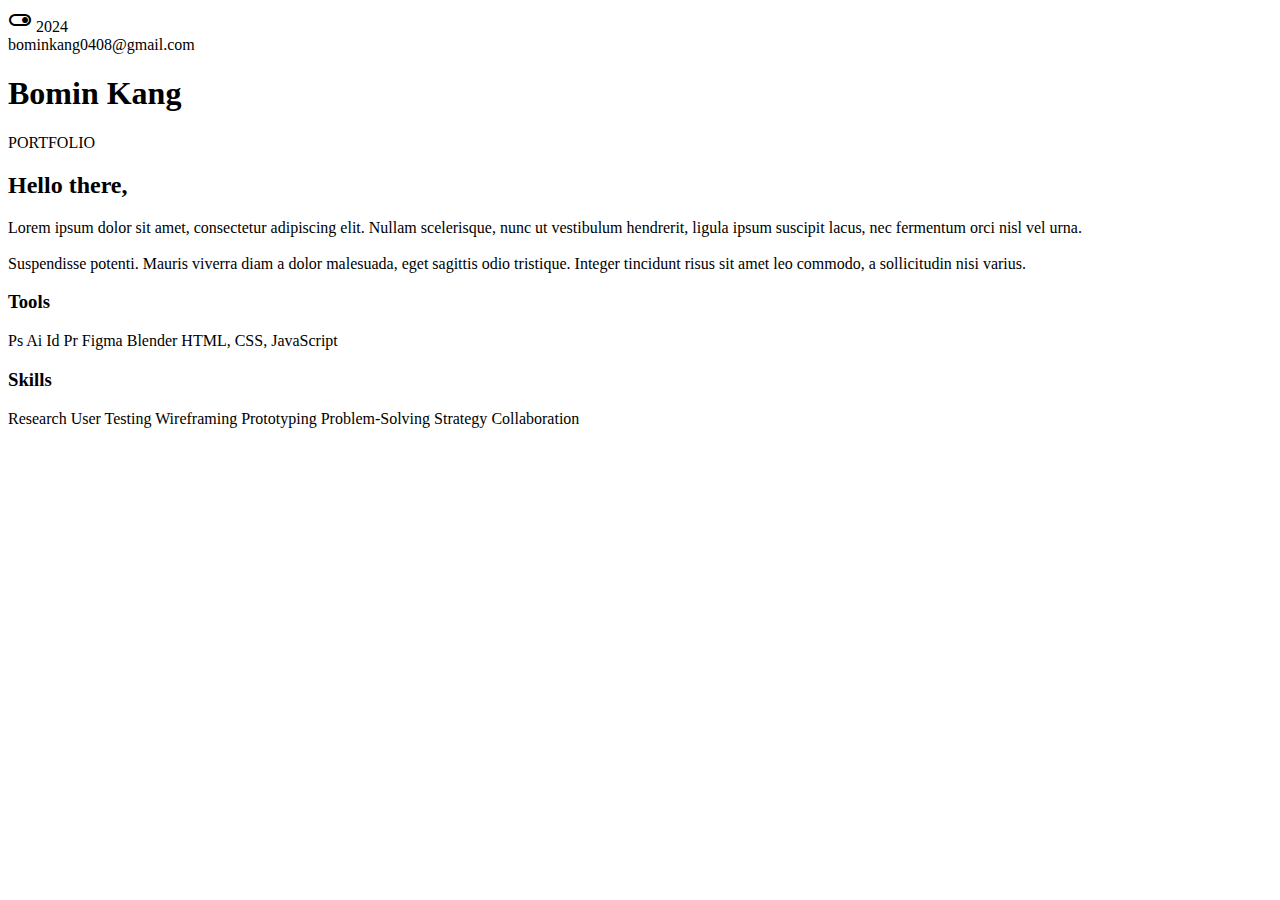
==== index.html @ 88bc6150 "Create index.html" ====
<!DOCTYPE html>
<html lang="en">
<head>
    <meta charset="UTF-8">
    <meta name="viewport" content="width=device-width, initial-scale=1.0">
    <title>Bomin Kang - Portfolio</title>
    <link href="https://fonts.googleapis.com/css2?family=Roboto:wght@400;700&display=swap" rel="stylesheet">
    <link rel="stylesheet" href="https://fonts.googleapis.com/css2?family=Material+Symbols+Outlined:opsz,wght,FILL,GRAD@20..48,100..700,0..1,-50..200&display=swap" />
    <link rel="stylesheet" href="style.css">
</head>
<body>
    <!-- Header Section -->
    <header>
        <div class="header-container">
            <div class="top-bar">
                <div class="icon-text">
                    <span class="material-symbols-outlined">toggle_on</span>
                    <span>2024</span>
                </div>
                <span class="contact-info">bominkang0408@gmail.com</span>
            </div>
            <div class="title">
                <h1>Bomin Kang</h1>
                <p>PORTFOLIO</p>
            </div>
        </div>
    </header>

    <!-- About Section -->
    <section class="about">
        <div class="left-side">
            <h2>Hello there,</h2>
            <p>
                Lorem ipsum dolor sit amet, consectetur adipiscing elit. Nullam scelerisque, 
                nunc ut vestibulum hendrerit, ligula ipsum suscipit lacus, nec fermentum orci nisl vel urna. 
                <br><br>
                Suspendisse potenti. Mauris viverra diam a dolor malesuada, eget sagittis odio tristique. 
                Integer tincidunt risus sit amet leo commodo, a sollicitudin nisi varius.
            </p>
        </div>
        <div class="right-side">
            <h3>Tools</h3>
            <div class="tags">
                <span>Ps</span> <span>Ai</span> <span>Id</span> <span>Pr</span> 
                <span>Figma</span> <span>Blender</span> <span>HTML, CSS, JavaScript</span>
            </div>
            <h3>Skills</h3>
            <div class="tags">
                <span>Research</span> <span>User Testing</span> <span>Wireframing</span>
                <span>Prototyping</span> <span>Problem-Solving</span> <span>Strategy</span>
                <span>Collaboration</span>
            </div>
        </div>
    </section>

    <script src="script.js"></script>
</body>
</html>
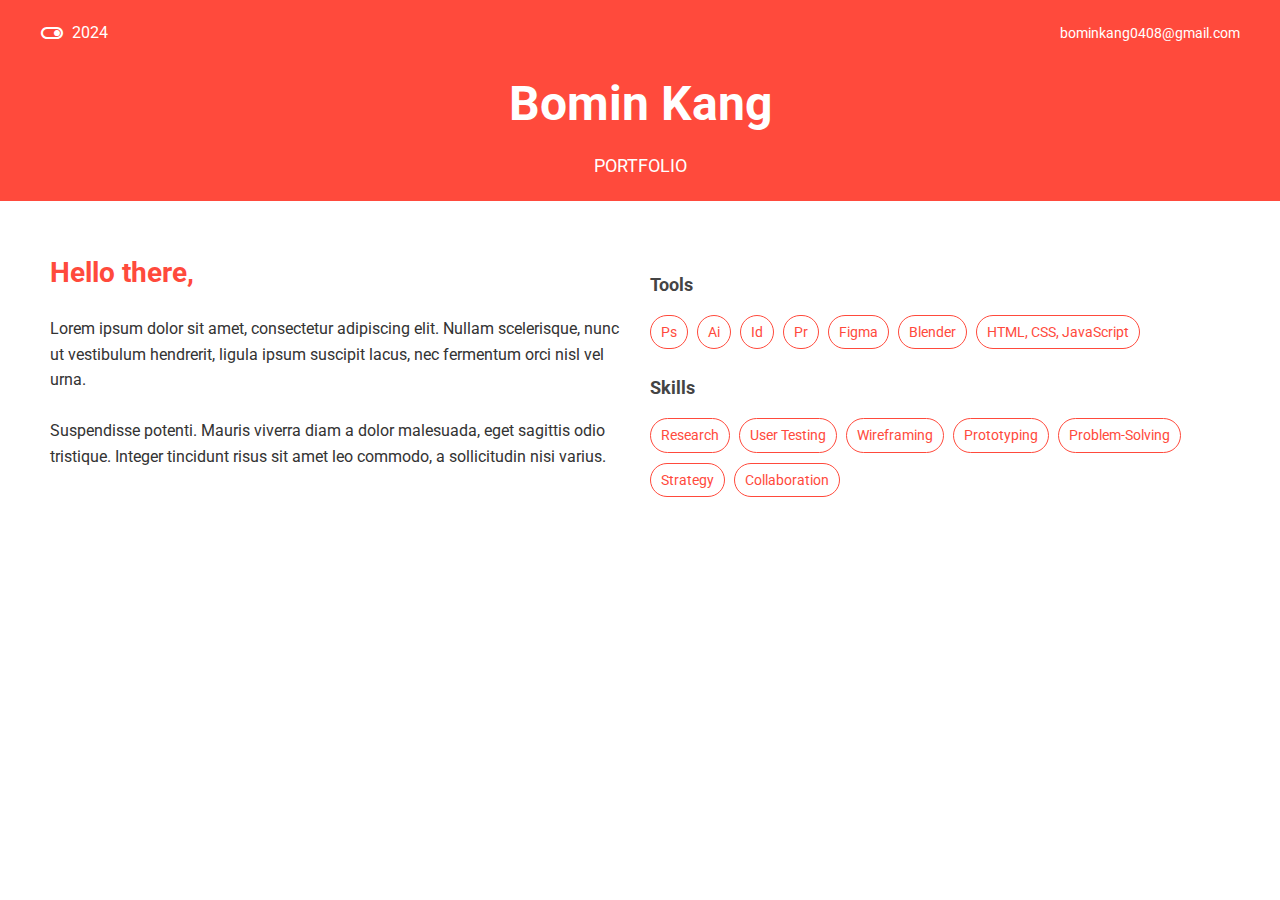
==== commit a62a24a5: "Update index.html" ====
--- a/index.html
+++ b/index.html
@@ -6,7 +6,7 @@
     <title>Bomin Kang - Portfolio</title>
     <link href="https://fonts.googleapis.com/css2?family=Roboto:wght@400;700&display=swap" rel="stylesheet">
     <link rel="stylesheet" href="https://fonts.googleapis.com/css2?family=Material+Symbols+Outlined:opsz,wght,FILL,GRAD@20..48,100..700,0..1,-50..200&display=swap" />
-    <link rel="stylesheet" href="style.css">
+    <link rel="stylesheet" href="styles.css">
 </head>
 <body>
     <!-- Header Section -->
--- a/styles.css
+++ b/styles.css
@@ -0,0 +1,112 @@
+body, h1, h2, h3, p, span {
+    margin: 0;
+    padding: 0;
+    font-family: 'Roboto', sans-serif;
+    box-sizing: border-box;
+}
+
+body {
+    background-color: #fff;
+    color: #333;
+    line-height: 1.6;
+    font-size: 16px;
+}
+
+/* 헤더 스타일 */
+header {
+    background-color: #FF4A3C;
+    color: #fff;
+    padding: 20px 40px;
+    text-align: center;
+}
+
+.top-bar {
+    display: flex;
+    justify-content: space-between;
+    align-items: center;
+    margin-bottom: 20px;
+}
+
+.icon-text {
+    display: flex;
+    align-items: center;
+    gap: 8px;
+}
+
+.material-symbols-outlined {
+    font-size: 24px;
+}
+
+.contact-info {
+    font-size: 14px;
+}
+
+.title h1 {
+    font-size: 48px;
+    font-weight: bold;
+    margin-bottom: 10px;
+}
+
+.title p {
+    font-size: 18px;
+    font-weight: 400;
+}
+
+/* 메인 섹션 스타일 */
+.about {
+    display: flex;
+    flex-wrap: wrap;
+    justify-content: space-between;
+    margin: 40px auto;
+    padding: 0 40px;
+    max-width: 1200px;
+}
+
+.left-side, .right-side {
+    flex: 1;
+    min-width: 300px;
+    margin: 10px;
+}
+
+.left-side h2 {
+    font-size: 28px;
+    color: #FF4A3C;
+    font-weight: bold;
+    margin-bottom: 20px;
+}
+
+.left-side p {
+    font-size: 16px;
+    color: #333;
+}
+
+.right-side h3 {
+    font-size: 18px;
+    margin-top: 20px;
+    color: #444;
+}
+
+/* 태그 스타일 */
+.tags {
+    margin-top: 10px;
+}
+
+.tags span {
+    display: inline-block;
+    margin: 5px 5px 5px 0;
+    padding: 5px 10px;
+    border: 1px solid #FF4A3C;
+    border-radius: 20px;
+    font-size: 14px;
+    color: #FF4A3C;
+    transition: all 0.3s ease; /* 부드러운 전환 효과 */
+    cursor: pointer; /* 마우스 커서를 포인터로 변경 */
+}
+
+/* 호버 효과 */
+.tags span:hover {
+    background-color: #FF4A3C; /* 배경색 변경 */
+    color: #fff; /* 글자색 변경 */
+    border-color: #FF4A3C; /* 테두리 색상 변경 */
+}
+
